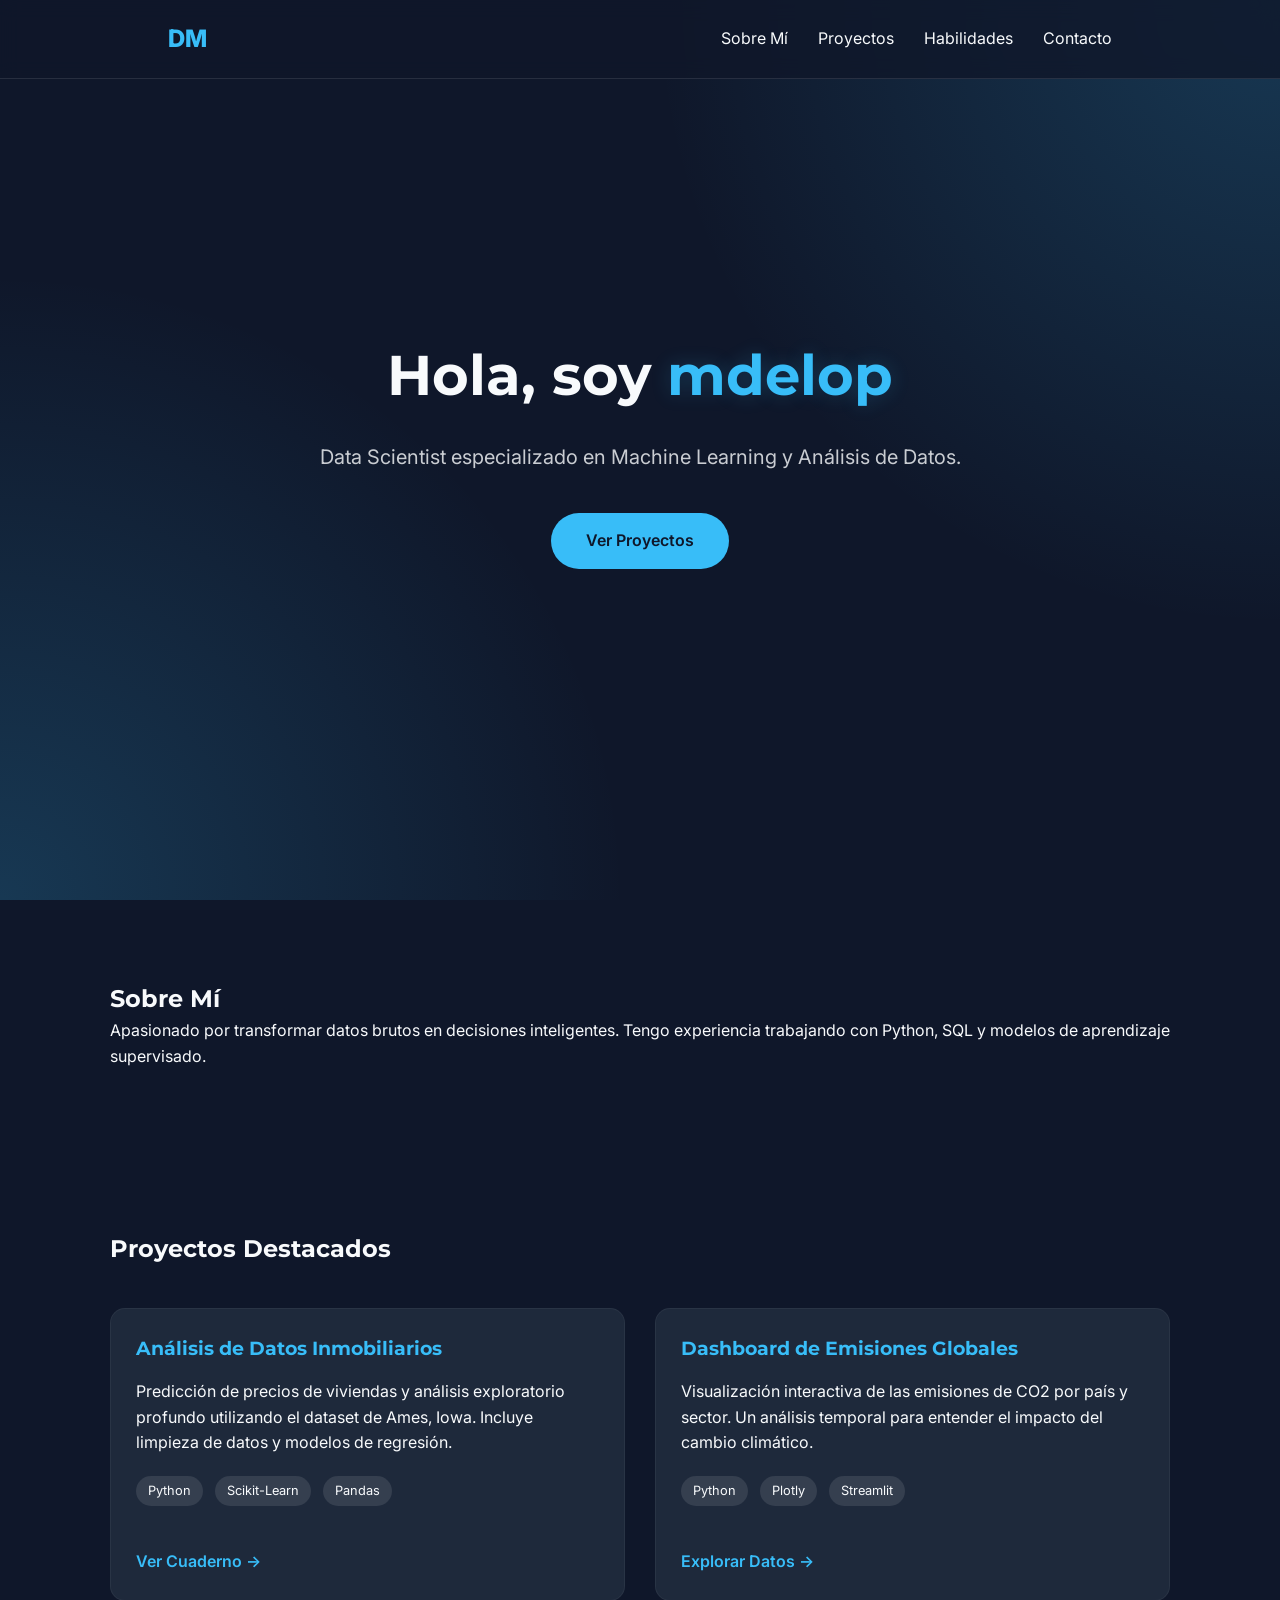
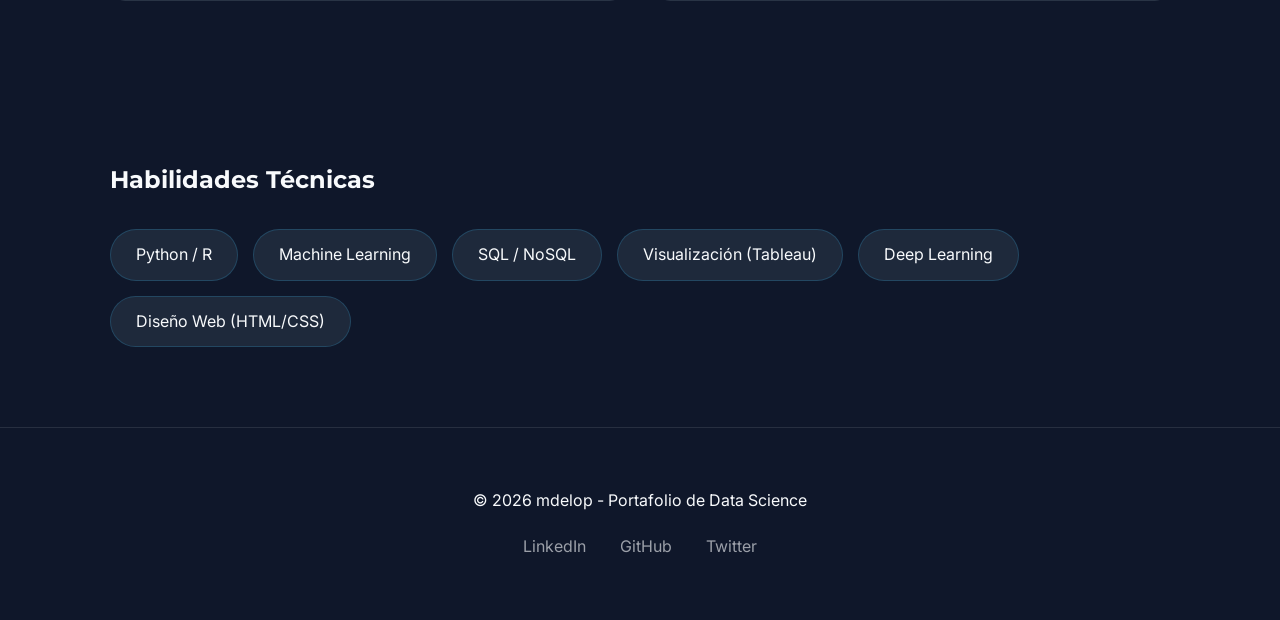
==== web/index.html @ 29455af9 "Initialize Data Science Portfolio" ====
<!DOCTYPE html>
<html lang="es">

<head>
    <meta charset="UTF-8">
    <meta name="viewport" content="width=device-width, initial-scale=1.0">
    <title>Portafolio de Data Science | mdelop</title>
    <link rel="stylesheet" href="styles.css">
    <link
        href="https://fonts.googleapis.com/css2?family=Inter:wght@300;400;600;800&family=Montserrat:wght@700&display=swap"
        rel="stylesheet">
</head>

<body>
    <header>
        <nav>
            <div class="logo">DM</div>
            <ul>
                <li><a href="#about">Sobre Mí</a></li>
                <li><a href="#projects">Proyectos</a></li>
                <li><a href="#skills">Habilidades</a></li>
                <li><a href="#contact">Contacto</a></li>
            </ul>
        </nav>
    </header>

    <section id="hero">
        <div class="hero-content">
            <h1>Hola, soy <span class="highlight">mdelop</span></h1>
            <p>Data Scientist especializado en Machine Learning y Análisis de Datos.</p>
            <a href="#projects" class="btn">Ver Proyectos</a>
        </div>
    </section>

    <section id="about" class="container">
        <h2>Sobre Mí</h2>
        <p>Apasionado por transformar datos brutos en decisiones inteligentes. Tengo experiencia trabajando con Python,
            SQL y modelos de aprendizaje supervisado.</p>
    </section>

    <section id="projects" class="container">
        <h2>Proyectos Destacados</h2>
        <div class="projects-grid">
            <div class="project-card">
                <div class="project-info">
                    <h3>Análisis de Datos Inmobiliarios</h3>
                    <p>Predicción de precios de viviendas y análisis exploratorio profundo utilizando el dataset de
                        Ames, Iowa. Incluye limpieza de datos y modelos de regresión.</p>
                    <div class="tags">
                        <span>Python</span>
                        <span>Scikit-Learn</span>
                        <span>Pandas</span>
                    </div>
                    <a href="../notebooks/house_prices_analysis.ipynb" class="project-link">Ver Cuaderno →</a>
                </div>
            </div>
            <div class="project-card">
                <div class="project-info">
                    <h3>Dashboard de Emisiones Globales</h3>
                    <p>Visualización interactiva de las emisiones de CO2 por país y sector. Un análisis temporal para
                        entender el impacto del cambio climático.</p>
                    <div class="tags">
                        <span>Python</span>
                        <span>Plotly</span>
                        <span>Streamlit</span>
                    </div>
                    <a href="#" class="project-link">Explorar Datos →</a>
                </div>
            </div>
        </div>
    </section>

    <section id="skills" class="container dark">
        <h2>Habilidades Técnicas</h2>
        <div class="skills-list">
            <div class="skill-item">Python / R</div>
            <div class="skill-item">Machine Learning</div>
            <div class="skill-item">SQL / NoSQL</div>
            <div class="skill-item">Visualización (Tableau)</div>
            <div class="skill-item">Deep Learning</div>
            <div class="skill-item">Diseño Web (HTML/CSS)</div>
        </div>
    </section>

    <footer id="contact">
        <p>© 2026 mdelop - Portafolio de Data Science</p>
        <div class="social-links">
            <a href="#">LinkedIn</a>
            <a href="#">GitHub</a>
            <a href="#">Twitter</a>
        </div>
    </footer>
</body>

</html>
---- web/styles.css ----
:root {
    --bg-color: #0f172a;
    --card-bg: #1e293b;
    --text-color: #f8fafc;
    --accent-color: #38bdf8;
    --accent-glow: rgba(56, 189, 248, 0.2);
    --nav-bg: rgba(15, 23, 42, 0.8);
}

* {
    margin: 0;
    padding: 0;
    box-sizing: border-box;
}

body {
    font-family: 'Inter', sans-serif;
    line-height: 1.6;
    background-color: var(--bg-color);
    color: var(--text-color);
    scroll-behavior: smooth;
    overflow-x: hidden;
}

h1, h2, h3 {
    font-family: 'Montserrat', sans-serif;
}

.container {
    padding: 80px 20px;
    max-width: 1100px;
    margin: 0 auto;
}

/* Navigation */
header {
    background: var(--nav-bg);
    backdrop-filter: blur(10px);
    position: fixed;
    top: 0;
    width: 100%;
    z-index: 1000;
    border-bottom: 1px solid rgba(255, 255, 255, 0.1);
}

nav {
    display: flex;
    justify-content: space-between;
    align-items: center;
    padding: 20px 10%;
    max-width: 1200px;
    margin: 0 auto;
}

nav .logo {
    font-weight: 800;
    font-size: 1.5rem;
    color: var(--accent-color);
}

nav ul {
    display: flex;
    list-style: none;
}

nav ul li {
    margin-left: 30px;
}

nav ul li a {
    text-decoration: none;
    color: var(--text-color);
    font-weight: 400;
    transition: color 0.3s;
}

nav ul li a:hover {
    color: var(--accent-color);
}

/* Hero Section */
#hero {
    height: 100vh;
    display: flex;
    align-items: center;
    justify-content: center;
    text-align: center;
    background: radial-gradient(circle at top right, var(--accent-glow), transparent 40%),
                radial-gradient(circle at bottom left, var(--accent-glow), transparent 40%);
}

.hero-content h1 {
    font-size: 3.5rem;
    margin-bottom: 20px;
}

.highlight {
    color: var(--accent-color);
    text-shadow: 0 0 20px var(--accent-glow);
}

.hero-content p {
    font-size: 1.25rem;
    opacity: 0.8;
    margin-bottom: 40px;
}

.btn {
    display: inline-block;
    padding: 15px 35px;
    background-color: var(--accent-color);
    color: var(--bg-color);
    text-decoration: none;
    font-weight: 600;
    border-radius: 50px;
    transition: transform 0.3s, box-shadow 0.3s;
}

.btn:hover {
    transform: translateY(-5px);
    box-shadow: 0 10px 20px rgba(56, 189, 248, 0.3);
}

/* Projects */
.projects-grid {
    display: grid;
    grid-template-columns: repeat(auto-fit, minmax(320px, 1fr));
    gap: 30px;
    margin-top: 40px;
}

.project-card {
    background: var(--card-bg);
    border-radius: 15px;
    overflow: hidden;
    padding: 25px;
    border: 1px solid rgba(255, 255, 255, 0.05);
    transition: transform 0.3s, border-color 0.3s;
}

.project-card:hover {
    transform: translateY(-10px);
    border-color: var(--accent-color);
}

.project-card h3 {
    margin-bottom: 15px;
    color: var(--accent-color);
}

.tags {
    margin: 20px 0;
}

.tags span {
    display: inline-block;
    background: rgba(255, 255, 255, 0.1);
    padding: 5px 12px;
    border-radius: 20px;
    font-size: 0.8rem;
    margin-right: 8px;
    margin-bottom: 8px;
}

.project-link {
    display: inline-block;
    margin-top: 15px;
    color: var(--accent-color);
    text-decoration: none;
    font-weight: 600;
}

/* Skills */
.skills-list {
    display: flex;
    flex-wrap: wrap;
    gap: 15px;
    margin-top: 30px;
}

.skill-item {
    background: var(--card-bg);
    padding: 12px 25px;
    border-radius: 50px;
    font-size: 1rem;
    border: 1px solid rgba(56, 189, 248, 0.2);
}

/* Footer */
footer {
    padding: 60px 20px;
    text-align: center;
    border-top: 1px solid rgba(255, 255, 255, 0.1);
}

.social-links {
    margin-top: 20px;
}

.social-links a {
    margin: 0 15px;
    color: var(--text-color);
    text-decoration: none;
    opacity: 0.6;
    transition: opacity 0.3s;
}

.social-links a:hover {
    opacity: 1;
    color: var(--accent-color);
}

/* Responsive */
@media (max-width: 768px) {
    .hero-content h1 {
        font-size: 2.5rem;
    }
    nav ul {
        display: none; /* Simplificado para demo */
    }
}
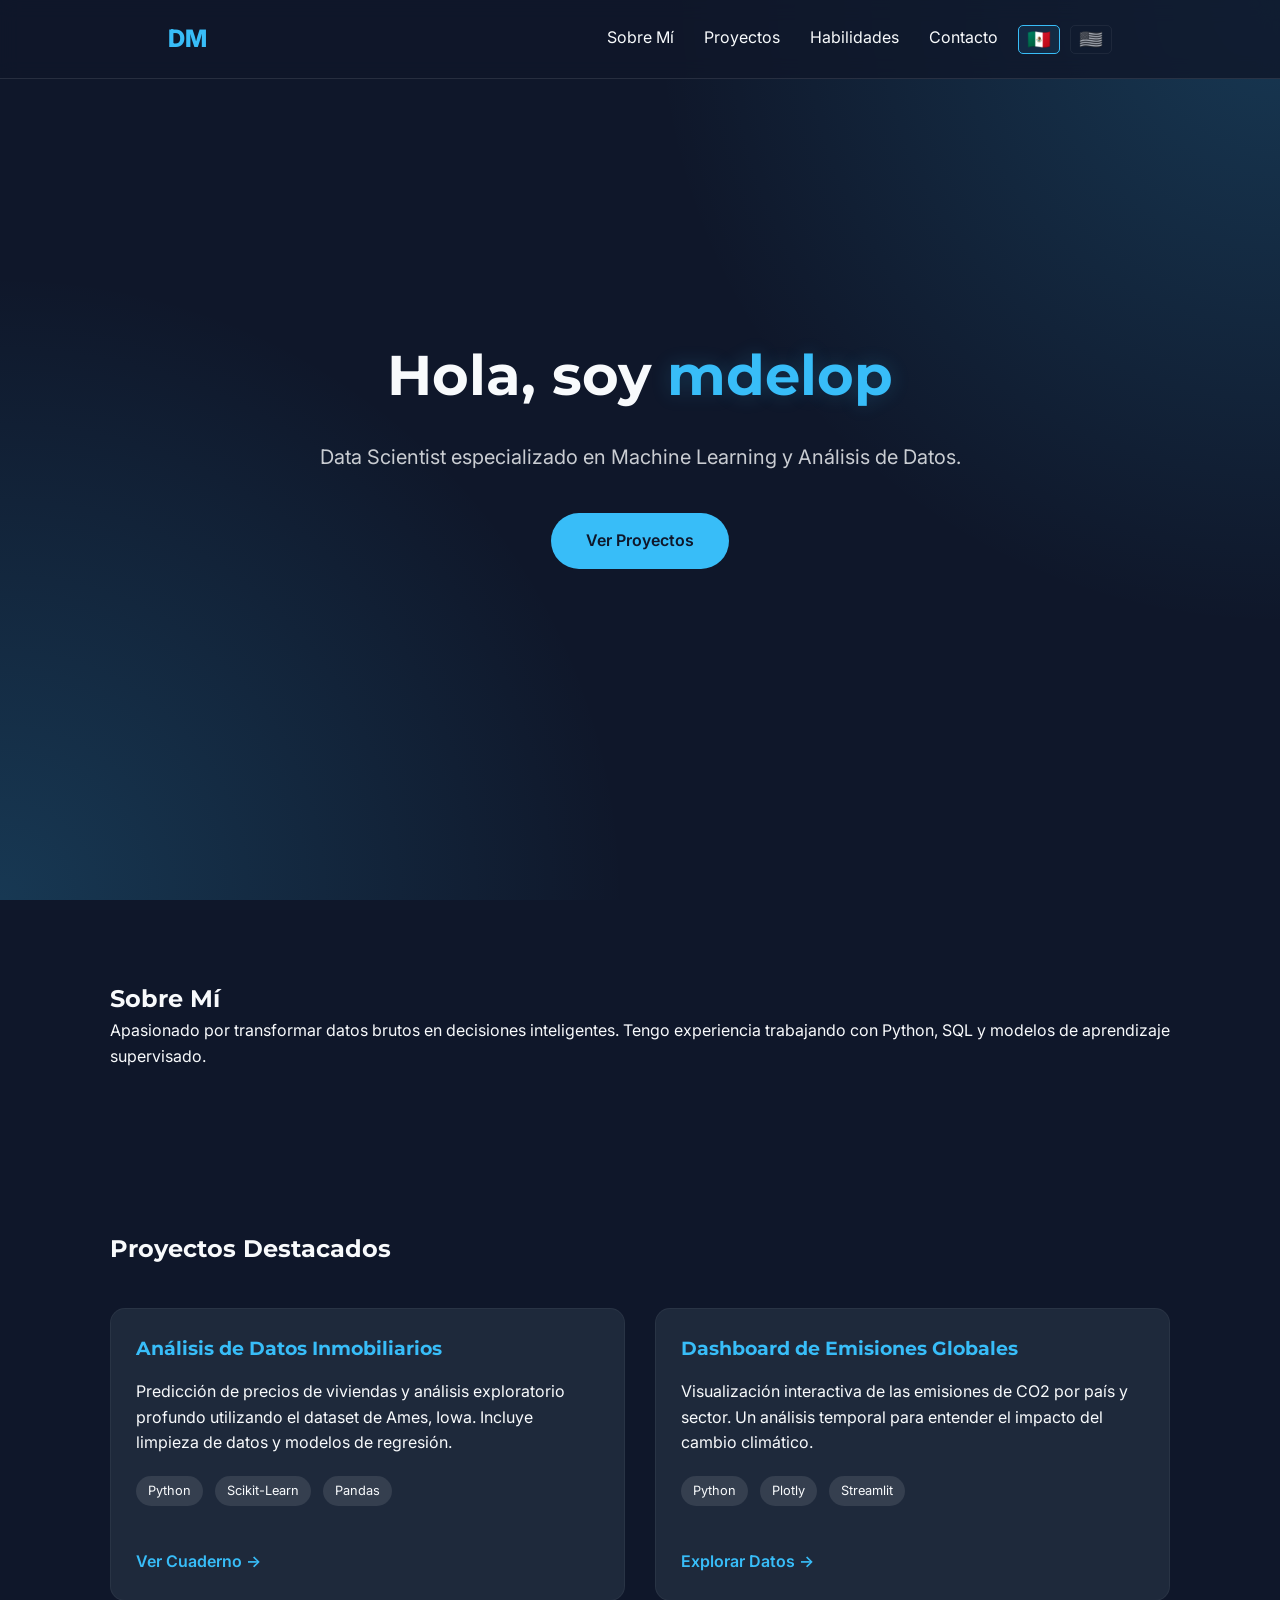
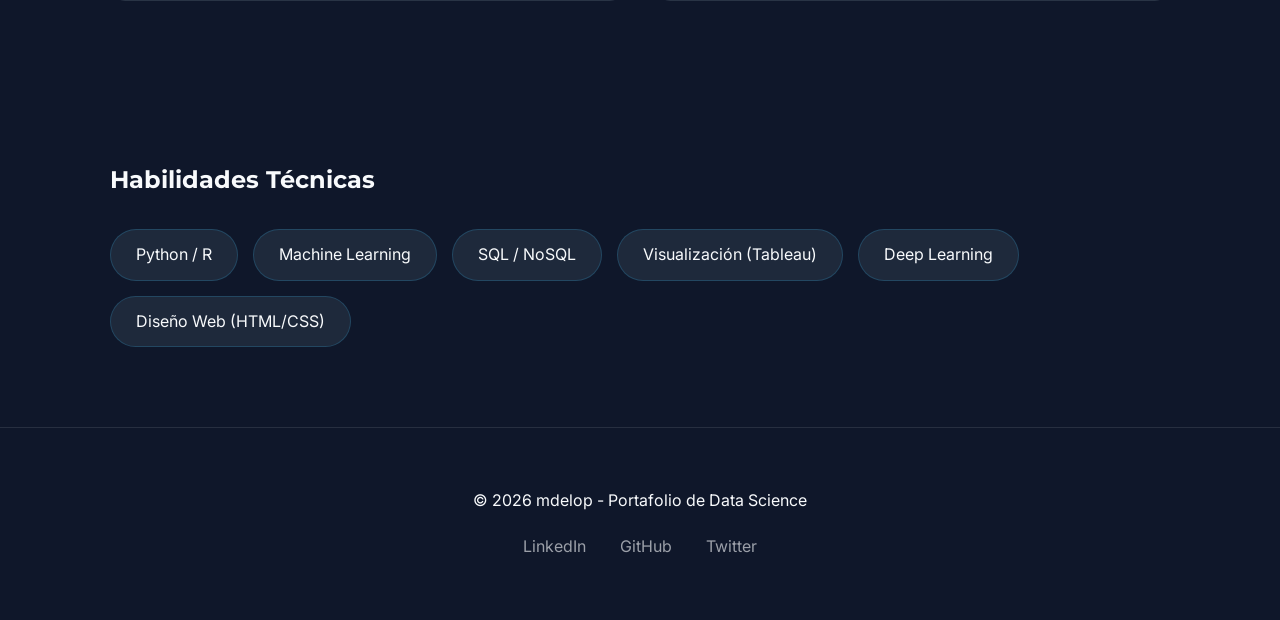
==== commit c4105566: "Update portfolio with bilingual support (ES/EN) and language switcher" ====
--- a/web/index.html
+++ b/web/index.html
@@ -16,80 +16,102 @@
         <nav>
             <div class="logo">DM</div>
             <ul>
-                <li><a href="#about">Sobre Mí</a></li>
-                <li><a href="#projects">Proyectos</a></li>
-                <li><a href="#skills">Habilidades</a></li>
-                <li><a href="#contact">Contacto</a></li>
+                <li><a href="#about" data-es="Sobre Mí" data-en="About Me">Sobre Mí</a></li>
+                <li><a href="#projects" data-es="Proyectos" data-en="Projects">Proyectos</a></li>
+                <li><a href="#skills" data-es="Habilidades" data-en="Skills">Habilidades</a></li>
+                <li><a href="#contact" data-es="Contacto" data-en="Contact">Contacto</a></li>
+                <li class="lang-switcher">
+                    <button id="lang-es" class="active">🇲🇽</button>
+                    <button id="lang-en">🇺🇸</button>
+                </li>
             </ul>
         </nav>
     </header>
 
     <section id="hero">
         <div class="hero-content">
-            <h1>Hola, soy <span class="highlight">mdelop</span></h1>
-            <p>Data Scientist especializado en Machine Learning y Análisis de Datos.</p>
-            <a href="#projects" class="btn">Ver Proyectos</a>
+            <h1 data-es="Hola, soy <span class='highlight'>mdelop</span>"
+                data-en="Hello, I'm <span class='highlight'>mdelop</span>">Hola, soy <span
+                    class="highlight">mdelop</span></h1>
+            <p data-es="Data Scientist especializado en Machine Learning y Análisis de Datos."
+                data-en="Data Scientist specializing in Machine Learning and Data Analysis.">Data Scientist
+                especializado en Machine Learning y Análisis de Datos.</p>
+            <a href="#projects" class="btn" data-es="Ver Proyectos" data-en="View Projects">Ver Proyectos</a>
         </div>
     </section>
 
     <section id="about" class="container">
-        <h2>Sobre Mí</h2>
-        <p>Apasionado por transformar datos brutos en decisiones inteligentes. Tengo experiencia trabajando con Python,
+        <h2 data-es="Sobre Mí" data-en="About Me">Sobre Mí</h2>
+        <p data-es="Apasionado por transformar datos brutos en decisiones inteligentes. Tengo experiencia trabajando con Python, SQL y modelos de aprendizaje supervisado."
+            data-en="Passionate about transforming raw data into intelligent decisions. I have experience working with Python, SQL, and supervised learning models.">
+            Apasionado por transformar datos brutos en decisiones inteligentes. Tengo experiencia trabajando con Python,
             SQL y modelos de aprendizaje supervisado.</p>
     </section>
 
     <section id="projects" class="container">
-        <h2>Proyectos Destacados</h2>
+        <h2 data-es="Proyectos Destacados" data-en="Featured Projects">Proyectos Destacados</h2>
         <div class="projects-grid">
             <div class="project-card">
                 <div class="project-info">
-                    <h3>Análisis de Datos Inmobiliarios</h3>
-                    <p>Predicción de precios de viviendas y análisis exploratorio profundo utilizando el dataset de
+                    <h3 data-es="Análisis de Datos Inmobiliarios" data-en="Real Estate Data Analysis">Análisis de Datos
+                        Inmobiliarios</h3>
+                    <p data-es="Predicción de precios de viviendas y análisis exploratorio profundo utilizando el dataset de Ames, Iowa. Incluye limpieza de datos y modelos de regresión."
+                        data-en="Housing price prediction and deep exploratory analysis using the Ames, Iowa dataset. Includes data cleaning and regression models.">
+                        Predicción de precios de viviendas y análisis exploratorio profundo utilizando el dataset de
                         Ames, Iowa. Incluye limpieza de datos y modelos de regresión.</p>
                     <div class="tags">
                         <span>Python</span>
                         <span>Scikit-Learn</span>
                         <span>Pandas</span>
                     </div>
-                    <a href="../notebooks/house_prices_analysis.ipynb" class="project-link">Ver Cuaderno →</a>
+                    <a href="https://github.com/mdelop721/data-science-portfolio/blob/main/notebooks/house_prices_analysis.ipynb"
+                        class="project-link" data-es="Ver Cuaderno →" data-en="View Notebook →">Ver Cuaderno →</a>
                 </div>
             </div>
             <div class="project-card">
                 <div class="project-info">
-                    <h3>Dashboard de Emisiones Globales</h3>
-                    <p>Visualización interactiva de las emisiones de CO2 por país y sector. Un análisis temporal para
+                    <h3 data-es="Dashboard de Emisiones Globales" data-en="Global CO2 Emissions Dashboard">Dashboard de
+                        Emisiones Globales</h3>
+                    <p data-es="Visualización interactiva de las emisiones de CO2 por país y sector. Un análisis temporal para entender el impacto del cambio climático."
+                        data-en="Interactive visualization of CO2 emissions by country and sector. A temporal analysis to understand the impact of climate change.">
+                        Visualización interactiva de las emisiones de CO2 por país y sector. Un análisis temporal para
                         entender el impacto del cambio climático.</p>
                     <div class="tags">
                         <span>Python</span>
                         <span>Plotly</span>
                         <span>Streamlit</span>
                     </div>
-                    <a href="#" class="project-link">Explorar Datos →</a>
+                    <a href="https://github.com/mdelop721/data-science-portfolio" class="project-link"
+                        data-es="Explorar Datos →" data-en="Explore Data →">Explorar Datos →</a>
                 </div>
             </div>
         </div>
     </section>
 
     <section id="skills" class="container dark">
-        <h2>Habilidades Técnicas</h2>
+        <h2 data-es="Habilidades Técnicas" data-en="Technical Skills">Habilidades Técnicas</h2>
         <div class="skills-list">
-            <div class="skill-item">Python / R</div>
-            <div class="skill-item">Machine Learning</div>
-            <div class="skill-item">SQL / NoSQL</div>
-            <div class="skill-item">Visualización (Tableau)</div>
-            <div class="skill-item">Deep Learning</div>
-            <div class="skill-item">Diseño Web (HTML/CSS)</div>
+            <div class="skill-item" data-es="Python / R" data-en="Python / R">Python / R</div>
+            <div class="skill-item" data-es="Machine Learning" data-en="Machine Learning">Machine Learning</div>
+            <div class="skill-item" data-es="SQL / NoSQL" data-en="SQL / NoSQL">SQL / NoSQL</div>
+            <div class="skill-item" data-es="Visualización (Tableau)" data-en="Visualization (Tableau)">Visualización
+                (Tableau)</div>
+            <div class="skill-item" data-es="Deep Learning" data-en="Deep Learning">Deep Learning</div>
+            <div class="skill-item" data-es="Diseño Web (HTML/CSS)" data-en="Web Design (HTML/CSS)">Diseño Web
+                (HTML/CSS)</div>
         </div>
     </section>
 
     <footer id="contact">
-        <p>© 2026 mdelop - Portafolio de Data Science</p>
+        <p data-es="© 2026 mdelop - Portafolio de Data Science" data-en="© 2026 mdelop - Data Science Portfolio">© 2026
+            mdelop - Portafolio de Data Science</p>
         <div class="social-links">
             <a href="#">LinkedIn</a>
             <a href="#">GitHub</a>
             <a href="#">Twitter</a>
         </div>
     </footer>
+    <script src="script.js"></script>
 </body>
 
 </html>
--- a/web/styles.css
+++ b/web/styles.css
@@ -22,7 +22,9 @@
     overflow-x: hidden;
 }
 
-h1, h2, h3 {
+h1,
+h2,
+h3 {
     font-family: 'Montserrat', sans-serif;
 }
 
@@ -78,6 +80,38 @@
     color: var(--accent-color);
 }
 
+.lang-switcher {
+    margin-left: 20px;
+    display: flex;
+    gap: 10px;
+}
+
+.lang-switcher button {
+    background: none;
+    border: 1px solid rgba(255, 255, 255, 0.1);
+    color: var(--text-color);
+    cursor: pointer;
+    font-size: 1.2rem;
+    padding: 2px 8px;
+    border-radius: 5px;
+    transition: all 0.3s ease;
+    filter: grayscale(100%);
+    opacity: 0.6;
+}
+
+.lang-switcher button:hover {
+    opacity: 1;
+    border-color: var(--accent-color);
+    transform: scale(1.1);
+}
+
+.lang-switcher button.active {
+    opacity: 1;
+    filter: grayscale(0%);
+    border-color: var(--accent-color);
+    background: rgba(56, 189, 248, 0.1);
+}
+
 /* Hero Section */
 #hero {
     height: 100vh;
@@ -86,7 +120,7 @@
     justify-content: center;
     text-align: center;
     background: radial-gradient(circle at top right, var(--accent-glow), transparent 40%),
-                radial-gradient(circle at bottom left, var(--accent-glow), transparent 40%);
+        radial-gradient(circle at bottom left, var(--accent-glow), transparent 40%);
 }
 
 .hero-content h1 {
@@ -215,7 +249,9 @@
     .hero-content h1 {
         font-size: 2.5rem;
     }
+
     nav ul {
-        display: none; /* Simplificado para demo */
+        display: none;
+        /* Simplificado para demo */
     }
-}
+}
